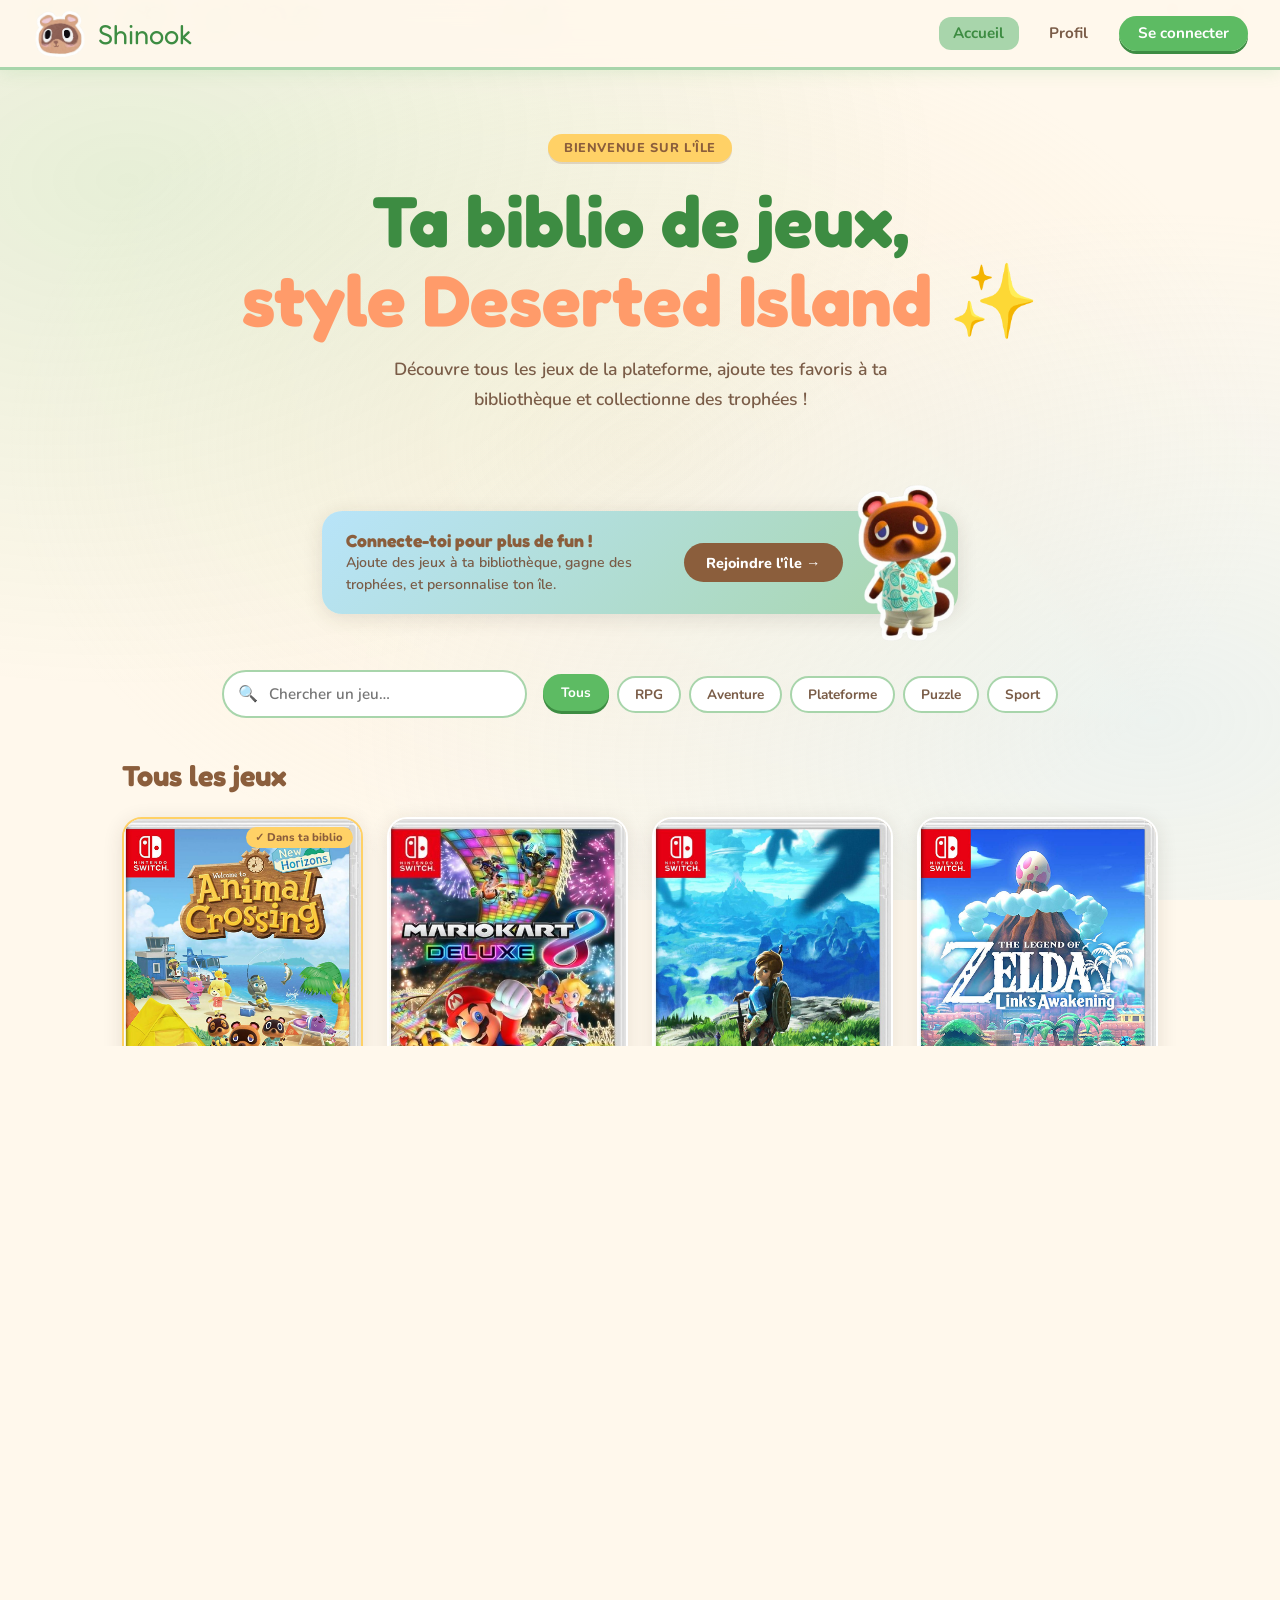
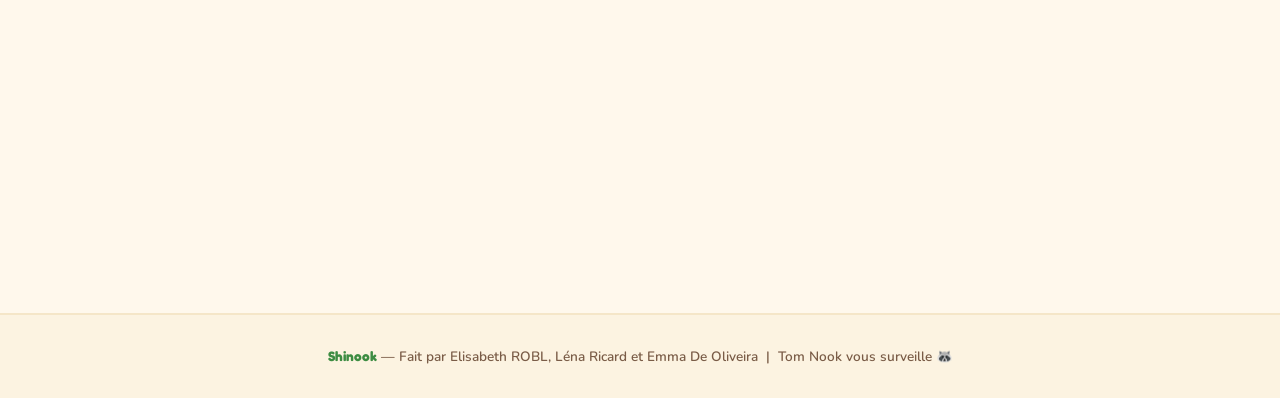
==== public/index.html @ 4f48230c "feat(index): homepage front" ====
﻿<!DOCTYPE html>
<html lang="fr">
<head>
<meta charset="UTF-8">
<meta name="viewport" content="width=device-width, initial-scale=1.0">
<title>Shinook – Ta bibliothèque de jeux</title>
<link href="https://fonts.googleapis.com/css2?family=Nunito:wght@400;600;700;800;900&family=Fredoka+One&display=swap" rel="stylesheet">
<link rel="stylesheet" href="css/index.css">
</head>
<body>

<!-- Floating leaves background -->
<div class="leaf-bg" id="leafBg"></div>

<!-- ── NAVBAR ── -->
<nav>
  <a href="index.html" class="nav-logo">
    <img src="icons/Shinook.png" alt="Shinook" class="logo">
    Shinook
  </a>
  <ul class="nav-links">
    <li><a href="index.html" class="active">Accueil</a></li>
    <li><a href="profile.html">Profil</a></li>
    <!-- Admin only: -->
    <!-- <li><a href="admin.html">⚙️ Admin</a></li> -->
    <li><a href="profile.html" class="btn-nav">Se connecter</a></li>
  </ul>
</nav>

<!-- ── HERO ── -->
<section class="hero">
  <div class="hero-badge">Bienvenue sur l'île</div>
  <h1>Ta biblio de jeux,<br><span>style Deserted Island ✨</span></h1>
  <p>Découvre tous les jeux de la plateforme, ajoute tes favoris à ta bibliothèque et collectionne des trophées !</p>
</section>

<!-- ── LOGIN BANNER (visible si déconnecté) ── -->
<div class="login-banner">
  <div class="banner-box">
    <img src="stickers/nook.png" alt="Nook" class="b-icon">
    <div class="b-text">
      <strong>Connecte-toi pour plus de fun !</strong>
      <span>Ajoute des jeux à ta bibliothèque, gagne des trophées, et personnalise ton île.</span>
    </div>
    <a href="profile.html">Rejoindre l'île →</a>
  </div>
</div>

<!-- ── FILTER BAR ── -->
<div class="filter-bar">
  <div class="search-wrap">
    <span class="search-icon">🔍</span>
    <input type="text" id="searchInput" placeholder="Chercher un jeu…">
  </div>
  <div class="filter-pills">
    <button class="pill active" data-filter="all">Tous</button>
    <button class="pill" data-filter="RPG">RPG</button>
    <button class="pill" data-filter="Aventure">Aventure</button>
    <button class="pill" data-filter="Plateforme">Plateforme</button>
    <button class="pill" data-filter="Puzzle">Puzzle</button>
    <button class="pill" data-filter="Sport">Sport</button>
  </div>
</div>

<!-- ── GAMES SECTION ── -->
<section class="section">
  <h2 class="section-title">Tous les jeux</h2>
  <div class="games-grid" id="gamesGrid"></div>
</section>

<!-- ── MODAL ── -->
<div class="modal-overlay" id="modalOverlay">
  <div class="modal-scroll">
    <div class="modal" id="modal">
      <div class="modal-header" id="modalHeader">
        <button class="modal-close" id="modalClose">✕</button>
        <img id="modalCover" class="modal-cover" src="jeux/animalcrossing.jpg" alt="Couverture du jeu">
      </div>
      <div class="modal-body">
        <span class="modal-genre" id="modalGenre">Aventure</span>
        <div class="modal-title" id="modalTitle">Nom du jeu</div>
        <div class="modal-stats" id="modalStats"></div>
        <p class="modal-desc" id="modalDesc">Description du jeu…</p>
        <div class="modal-levels" id="modalLevels"></div>
        <div class="modal-trophies" id="modalTrophies"></div>
        <div class="modal-actions" id="modalActions"></div>
      </div>
    </div>
  </div>
</div>

<!-- ── TOAST ── -->
<div class="toast" id="toast">Ajouté à ta bibliothèque !</div>

<!-- ── FOOTER ── -->
<footer>
  <strong>Shinook</strong> — Fait par Elisabeth ROBL, Léna Ricard et Emma De Oliveira &nbsp;|&nbsp; Tom Nook vous surveille 🦝
</footer>

<script>
/* ── DATA ── */
const GAMES = [
  {
    id: 1, image: 'jeux/animalcrossing.jpg', title: 'Animal Crossing',
    genre: 'RPG', year: 2020, rating: 4.8, players: '1 joueur',
    desc: 'Partez à la découverte d\'une forêt ancienne peuplée de créatures mystiques. Forgez des alliances, récoltez des ressources et repoussez les ombres qui envahissent l\'île.',
    levels: [
      { name: 'Clairière Paisible', diff: 'easy', desc: 'Premier pas dans la forêt' },
      { name: 'Sous-bois Touffu', diff: 'medium', desc: 'Labyrinthes de racines et pièges' },
      { name: 'Cœur Obscur', diff: 'hard', desc: 'Boss final : l\'Arbre Corrompu' },
    ],
    trophies: [
      { icon: '🌱', name: 'Premier Pas' }, { icon: '🍄', name: 'Cueilleur Pro' },
      { icon: '🦌', name: 'Ami des Bêtes' }, { icon: '✨', name: 'Magie Verte' },
    ]
  },
  {
    id: 2, image: 'jeux/mariokart.jpg', title: 'Mario Kart',
    genre: 'Sport', year: 2024, rating: 4.5, players: '1-8 joueurs',
    desc: 'Chevauche les vagues des îles tropicales dans ce jeu de surf aux décors colorés. Enchaîne les figures, débloques de nouvelles planches et affronte les champions locaux.',
    levels: [
      { name: 'Plage des Débutants', diff: 'easy', desc: 'Vagues douces et tutoriels' },
      { name: 'Récif des Pros', diff: 'medium', desc: 'Vagues puissantes, virages serrés' },
      { name: 'Tempête du Pacifique', diff: 'hard', desc: 'Défi ultime sous la pluie' },
    ],
    trophies: [
      { icon: '🏄', name: 'First Ride' }, { icon: '🌊', name: 'Surfeur de l\'île' },
      { icon: '🏆', name: 'Champion Tropical' },
    ]
  },
  {
    id: 3, image: 'jeux/zelda.jpg', title: 'Zelda Breath of the Wild',
    genre: 'Aventure', year: 2022, rating: 4.6, players: '1 joueur',
    desc: 'Escalade les châteaux flottants de l\'île de Numéa dans ce jeu de plateforme enchanteur. Des secrets se cachent derrière chaque nuage, des trésors t\'attendent au sommet.',
    levels: [
      { name: 'Tour d\'Entrée', diff: 'easy', desc: 'Sauts basiques et ennemis dociles' },
      { name: 'Ramparts du Vent', diff: 'medium', desc: 'Plateformes mobiles et courants d\'air' },
      { name: 'Donjon des Éclairs', diff: 'hard', desc: 'Boss : Le Seigneur des Orages' },
    ],
    trophies: [
      { icon: '☁️', name: 'Tête dans les Nuages' }, { icon: '⭐', name: 'Collectionneur d\'Étoiles' },
      { icon: '🔑', name: 'Maître des Clés' }, { icon: '👑', name: 'Roi du Château' },
    ]
  },
  {
    id: 4, image: 'jeux/link.jpg', title: 'Link\'s Awakening',
    genre: 'Puzzle', year: 2023, rating: 4.9, players: '1 joueur',
    desc: 'Le vieux Tom Raton a caché des trésors aux quatre coins de l\'île. Résous ses énigmes, déchiffre ses pictogrammes et retrouve les reliques perdues de l\'archipel.',
    levels: [
      { name: 'Plage des Mystères', diff: 'easy', desc: 'Puzzles introduisant les mécaniques' },
      { name: 'Grotte des Secrets', diff: 'medium', desc: 'Combinaisons et séquences complexes' },
      { name: 'Temple du Fondateur', diff: 'hard', desc: 'Méga-puzzle en plusieurs étapes' },
    ],
    trophies: [
      { icon: '🔎', name: 'Détective en Herbe' }, { icon: '💡', name: 'Flash d\'Inspiration' },
      { icon: '🗝️', name: 'Garde-Clé' },
    ]
  },
  {
    id: 5, image: 'jeux/ori.jpg', title: 'Ori and the Blind Forest',
    genre: 'Aventure', year: 2024, rating: 4.7, players: '1 joueur',
    desc: 'Barre ton navire à travers le lagon bleu et affronte les redoutables Pirates du Crabe. Recrute un équipage, améliore ton bateau et trouve le mythique Trésor de Tom Nook.',
    levels: [
      { name: 'Port de Départ', diff: 'easy', desc: 'Navigation et pillage d\'initiation' },
      { name: 'Hauts Fonds', diff: 'medium', desc: 'Récifs et monstres marins' },
      { name: 'Île Maudite', diff: 'hard', desc: 'Bataille navale finale' },
    ],
    trophies: [
      { icon: '⚓', name: 'Premier Mousse' }, { icon: '🦜', name: 'Ami du Perroquet' },
      { icon: '💰', name: 'Richesse des Mers' }, { icon: '🗺️', name: 'Cartographe' }, { icon: '🏴‍☠️', name: 'Capitaine' },
    ]
  },
  {
    id: 6, image: 'jeux/yoshi.jpg', title: 'Yoshi\'s Crafted World',
    genre: 'Plateforme', year: 2022, rating: 4.4, players: '1-4 joueurs',
    desc: 'Cultive le plus beau jardin de l\'archipel en résolvant des casse-têtes floraux. Croise des espèces rares, arrange des massifs et déclenche la floraison des plantes légendaires.',
    levels: [
      { name: 'Serre du Débutant', diff: 'easy', desc: 'Arrose et plante pour débuter' },
      { name: 'Massifs Complexes', diff: 'medium', desc: 'Contraintes d\'espace et de couleur' },
      { name: 'Jardin des Anciens', diff: 'hard', desc: 'Puzzle floral multicouche' },
    ],
    trophies: [
      { icon: '🌸', name: 'Main Verte' }, { icon: '🌺', name: 'Fleuriste Expert' },
    ]
  },
  {
    id: 7, image: 'jeux/marioparty.jpg', title: 'Mario Party',
    genre: 'Aventure', year: 2024, rating: 4.8, players: '1-4 joueurs',
    desc: 'Rejoins le groupe de K.K. Slider pour une tournée épique à travers toutes les îles ! Compose des mélodies, improvise en concert et deviens la légende musicale de l\'archipel.',
    levels: [
      { name: 'Salle de Répétition', diff: 'easy', desc: 'Apprends tes premières notes' },
      { name: 'Scène du Village', diff: 'medium', desc: 'Premier concert devant public' },
      { name: 'Grande Scène Île', diff: 'hard', desc: 'Festival final 10 000 spectateurs' },
    ],
    trophies: [
      { icon: '🎸', name: 'Première Corde' }, { icon: '🎵', name: 'Compositeur' },
      { icon: '⭐', name: 'Rock Star Insulaire' }, { icon: '🎤', name: 'Voix de l\'Île' },
    ]
  },
  {
    id: 8, image: 'jeux/pokemonviolet.jpg', title: 'Pokemon Violet',
    genre: 'RPG', year: 2023, rating: 4.5, players: '1 joueur',
    desc: 'L\'île volcanique de Kaimana est en danger ! Affronte les esprits de lave, réunis les cinq artefacts ancestraux et apaise le Volcan Suprême avant l\'éruption finale.',
    levels: [
      { name: 'Flancs Tièdes', diff: 'easy', desc: 'Exploration des premiers tunnels' },
      { name: 'Coulées de Lave', diff: 'medium', desc: 'Obstacles de feu et puzzles magma' },
      { name: 'Cœur du Volcan', diff: 'hard', desc: 'Boss Légendaire : Ignaroth' },
    ],
    trophies: [
      { icon: '🔥', name: 'Ignifugé' }, { icon: '🌋', name: 'Dompte-Volcan' },
      { icon: '💎', name: 'Cristal de Lave' }, { icon: '🧨', name: 'Survivant' },
    ]
  },
];

/* Simulated user library (would come from PHP session/DB) */
const userLibrary = new Set([1, 5]); // IDs already in library
const isLoggedIn = false; // toggle to true to test logged-in state

/* ── LEAF BACKGROUND ── */
const leafBg = document.getElementById('leafBg');
const leafStickers = [
  'stickers/ballon.png',
  'stickers/objet.png',
  'stickers/fossile.png',
  'stickers/clochettes.png',
];
for (let i = 0; i < 18; i++) {
  const s = document.createElement('img');
  s.className = 'leaf-sticker';
  const stickerSrc = leafStickers[Math.floor(Math.random() * leafStickers.length)];
  s.src = stickerSrc;
  if (stickerSrc.includes('ballon.png')) {
    s.classList.add('no-rotate');
  }
  s.alt = '';
  s.setAttribute('aria-hidden', 'true');
  s.style.left = Math.random() * 100 + '%';
  s.style.animationDuration = (8 + Math.random() * 14) + 's';
  s.style.animationDelay = (Math.random() * 12) + 's';
  s.style.width = (20 + Math.random() * 24) + 'px';
  leafBg.appendChild(s);
}

/* ── FILTER PILLS ── */
let activeFilter = 'all';
document.querySelectorAll('.pill').forEach(pill => {
  pill.addEventListener('click', () => {
    document.querySelectorAll('.pill').forEach(p => p.classList.remove('active'));
    pill.classList.add('active');
    activeFilter = pill.dataset.filter;
    renderGames();
  });
});
document.getElementById('searchInput').addEventListener('input', renderGames);

/* ── RENDER GAMES ── */
function renderGames() {
  const q = document.getElementById('searchInput').value.toLowerCase();
  const grid = document.getElementById('gamesGrid');
  const filtered = GAMES.filter(g => {
    const matchFilter = activeFilter === 'all' || g.genre === activeFilter;
    const matchSearch = g.title.toLowerCase().includes(q) || g.desc.toLowerCase().includes(q) || g.genre.toLowerCase().includes(q);
    return matchFilter && matchSearch;
  });

  grid.innerHTML = '';
  if (!filtered.length) {
    grid.innerHTML = '<div style="grid-column:1/-1;text-align:center;padding:3rem;color:var(--text-light);font-size:1.1rem;font-weight:700;">Aucun jeu trouvé 🌾<br><small style="font-size:0.85rem;font-weight:600;">Essaie un autre terme ou filtre !</small></div>';
    return;
  }
  filtered.forEach((g, idx) => {
    const inLib = userLibrary.has(g.id);
    const card = document.createElement('div');
    card.className = 'game-card' + (inLib ? ' in-library' : '');
    card.style.animationDelay = (idx * 0.05) + 's';
    card.innerHTML = `
      <img class="card-thumb" src="${g.image}" alt="${g.title}">
      <div class="card-body">
        <span class="card-genre">${g.genre}</span>
        <div class="card-title">${g.title}</div>
        <div class="card-meta">
          <span class="card-stars">${'★'.repeat(Math.round(g.rating))}${'☆'.repeat(5-Math.round(g.rating))}</span>
          <span>${g.rating} · ${g.year}</span>
        </div>
      </div>`;
    card.addEventListener('click', () => openModal(g));
    grid.appendChild(card);
  });
}

/* ── MODAL ── */
function openModal(g) {
  const inLib = userLibrary.has(g.id);
  document.getElementById('modalCover').src = g.image;
  document.getElementById('modalCover').alt = g.title;
  document.getElementById('modalGenre').textContent = g.genre;
  document.getElementById('modalTitle').textContent = g.title;
  document.getElementById('modalDesc').textContent = g.desc;

  // stats
  document.getElementById('modalStats').innerHTML = `
    <div class="modal-stat"><span class="s-val">${g.rating}</span><span class="s-lbl">Note</span></div>
    <div class="modal-stat"><span class="s-val">${g.year}</span><span class="s-lbl">Sortie</span></div>
    <div class="modal-stat"><span class="s-val">${g.levels.length}</span><span class="s-lbl">Niveaux</span></div>
    <div class="modal-stat"><span class="s-val">${g.trophies.length}</span><span class="s-lbl">Trophées</span></div>
  `;

  // levels
  const levelsHTML = g.levels.map(l => `
    <div class="level-item">
      <span class="level-diff diff-${l.diff}">${l.diff === 'easy' ? '🌱 Facile' : l.diff === 'medium' ? '⚡ Moyen' : '🔥 Difficile'}</span>
      <span class="level-name">${l.name}</span>
      <span class="level-desc">${l.desc}</span>
    </div>`).join('');
  document.getElementById('modalLevels').innerHTML = `<h3>🗺️ Niveaux</h3><div class="level-list">${levelsHTML}</div>`;

  // trophies
  const trophiesHTML = g.trophies.map(t => `
    <div class="trophy-chip"><span class="t-icon">${t.icon}</span>${t.name}</div>`).join('');
  document.getElementById('modalTrophies').innerHTML = `<h3>🏆 Trophées</h3><div class="trophies-grid">${trophiesHTML}</div>`;

  // actions
  let actionsHTML = '';
  if (!isLoggedIn) {
    actionsHTML = `
      <a href="profile.html" class="btn-primary" style="text-decoration:none">Se connecter pour ajouter</a>
      <button class="btn-secondary" onclick="closeModal()">Fermer</button>`;
  } else if (inLib) {
    actionsHTML = `
      <div class="already-added">Déjà dans ta bibliothèque !</div>
      <button class="btn-danger" onclick="removeFromLibrary(${g.id})">🗑️ Retirer</button>
      <button class="btn-secondary" onclick="closeModal()">Fermer</button>`;
  } else {
    actionsHTML = `
      <button class="btn-primary" onclick="addToLibrary(${g.id})">Ajouter à ma bibliothèque</button>
      <button class="btn-secondary" onclick="closeModal()">Fermer</button>`;
  }
  document.getElementById('modalActions').innerHTML = actionsHTML;

  document.getElementById('modalOverlay').classList.add('open');
  document.body.style.overflow = 'hidden';
}

function closeModal() {
  document.getElementById('modalOverlay').classList.remove('open');
  document.body.style.overflow = '';
}

document.getElementById('modalClose').addEventListener('click', closeModal);
document.getElementById('modalOverlay').addEventListener('click', e => {
  if (e.target === document.getElementById('modalOverlay')) closeModal();
});

/* ── LIBRARY ACTIONS ── */
function addToLibrary(id) {
  userLibrary.add(id);
  closeModal();
  showToast('🌿 Jeu ajouté à ta bibliothèque !', 'success');
  renderGames();
}
function removeFromLibrary(id) {
  userLibrary.delete(id);
  closeModal();
  showToast('🗑️ Jeu retiré de ta bibliothèque.', '');
  renderGames();
}

/* ── TOAST ── */
function showToast(msg, type = '') {
  const t = document.getElementById('toast');
  t.textContent = msg;
  t.className = 'toast show ' + type;
  setTimeout(() => t.className = 'toast', 2800);
}

/* ── KEYBOARD ESC ── */
document.addEventListener('keydown', e => { if (e.key === 'Escape') closeModal(); });

/* ── INIT ── */
renderGames();

// Show/hide login banner based on login state
if (isLoggedIn) {
  document.querySelector('.login-banner').style.display = 'none';
}
</script>
</body>
</html>
---- public/css/index.css ----
﻿:root {
    --green: #5DBB63;
    --green-dark: #3d8c42;
    --green-light: #a8d5ab;
    --cream: #FFF8EC;
    --sand: #F5E6C8;
    --brown: #8B5E3C;
    --brown-light: #C49A6C;
    --sky: #B8E4F9;
    --sky-dark: #7DC4E8;
    --leaf: #7DC67E;
    --accent: #FF9B6A;
    --accent2: #FFD166;
    --text: #3D2B1F;
    --text-light: #7A5C47;
    --white: #FFFFFF;
    --shadow: 0 4px 20px rgba(61,43,31,0.12);
    --shadow-hover: 0 8px 30px rgba(61,43,31,0.18);
    --radius: 20px;
    --radius-sm: 12px;
  }

  * { margin: 0; padding: 0; box-sizing: border-box; }

  body {
    font-family: 'Nunito', sans-serif;
    background-color: var(--cream);
    color: var(--text);
    min-height: 100vh;
    overflow-x: hidden;
  }

  /* ── BACKGROUND ── */
  body::before {
    content: '';
    position: fixed;
    inset: 0;
    background:
      radial-gradient(ellipse at 10% 20%, rgba(93,187,99,0.15) 0%, transparent 50%),
      radial-gradient(ellipse at 90% 80%, rgba(184,228,249,0.25) 0%, transparent 50%),
      radial-gradient(ellipse at 50% 50%, rgba(245,230,200,0.3) 0%, transparent 70%);
    pointer-events: none;
    z-index: 0;
  }

  /* Floating leaves */
  .leaf-bg {
    position: fixed;
    inset: 0;
    pointer-events: none;
    z-index: 0;
    overflow: hidden;
  }
  .leaf-bg .leaf-sticker {
    position: absolute;
    width: 32px;
    height: auto;
    opacity: 0.12;
    animation: leafFloat linear infinite;
    object-fit: contain;
  }
  .leaf-bg .leaf-sticker.no-rotate {
    animation-name: leafFloatNoRotate;
  }
  @keyframes leafFloat {
    0% { transform: translateY(100vh) rotate(0deg); opacity: 0; }
    10% { opacity: 0.12; }
    90% { opacity: 0.12; }
    100% { transform: translateY(-10vh) rotate(360deg); opacity: 0; }
  }
  @keyframes leafFloatNoRotate {
    0% { transform: translateY(100vh); opacity: 0; }
    10% { opacity: 0.12; }
    90% { opacity: 0.12; }
    100% { transform: translateY(-10vh); opacity: 0; }
  }

  /* ── NAVBAR ── */
  nav {
    position: sticky;
    top: 0;
    z-index: 100;
    background: rgba(255,248,236,0.92);
    backdrop-filter: blur(12px);
    border-bottom: 3px solid var(--green-light);
    padding: 0 2rem;
    height: 70px;
    display: flex;
    align-items: center;
    justify-content: space-between;
    box-shadow: 0 2px 16px rgba(93,187,99,0.15);
  }

  .nav-logo {
    display: flex;
    align-items: center;
    gap: 0.6rem;
    font-family: 'Fredoka One', cursive;
    font-size: 1.7rem;
    color: var(--green-dark);
    text-decoration: none;
  }
  .nav-logo .logo {
    width: 56px;
    height: 56px;
    display: block;
    object-fit: contain;
  }

  .nav-links {
    display: flex;
    align-items: center;
    gap: 1rem;
    list-style: none;
  }
  .nav-links a {
    font-weight: 700;
    color: var(--text-light);
    text-decoration: none;
    padding: 0.4rem 0.9rem;
    border-radius: var(--radius-sm);
    transition: all 0.2s;
    font-size: 0.95rem;
  }
  .nav-links a:hover, .nav-links a.active {
    background: var(--green-light);
    color: var(--green-dark);
  }

  .btn-nav {
    background: var(--green);
    color: white !important;
    border-radius: 50px !important;
    padding: 0.45rem 1.2rem !important;
    box-shadow: 0 3px 0 var(--green-dark);
    transition: all 0.15s !important;
  }
  .btn-nav:hover {
    background: var(--green-dark) !important;
    transform: translateY(-2px);
    box-shadow: 0 5px 0 #2d6630 !important;
  }

  /* ── HERO ── */
  .hero {
    position: relative;
    z-index: 1;
    text-align: center;
    padding: 4rem 2rem 3rem;
  }

  .hero-badge {
    display: inline-flex;
    align-items: center;
    gap: 0.4rem;
    background: var(--accent2);
    color: var(--brown);
    font-weight: 800;
    font-size: 0.8rem;
    padding: 0.3rem 1rem;
    border-radius: 50px;
    margin-bottom: 1.2rem;
    letter-spacing: 0.05em;
    text-transform: uppercase;
    box-shadow: 0 2px 0 rgba(139,94,60,0.2);
    animation: fadeDown 0.6s ease both;
  }

  .hero h1 {
    font-family: 'Fredoka One', cursive;
    font-size: clamp(2.5rem, 6vw, 4.5rem);
    color: var(--green-dark);
    line-height: 1.1;
    margin-bottom: 1rem;
    animation: fadeDown 0.6s 0.1s ease both;
  }
  .hero h1 span { color: var(--accent); }

  .hero p {
    font-size: 1.1rem;
    color: var(--text-light);
    max-width: 520px;
    margin: 0 auto 2rem;
    line-height: 1.7;
    font-weight: 600;
    animation: fadeDown 0.6s 0.2s ease both;
  }

  @keyframes fadeDown {
    from { opacity: 0; transform: translateY(-16px); }
    to { opacity: 1; transform: translateY(0); }
  }

  /* ── SEARCH / FILTER BAR ── */
  .filter-bar {
    position: relative;
    z-index: 1;
    display: flex;
    align-items: center;
    gap: 1rem;
    max-width: 900px;
    margin: 0 auto 2.5rem;
    padding: 0 2rem;
    flex-wrap: wrap;
    justify-content: center;
  }

  .search-wrap {
    position: relative;
    flex: 1;
    min-width: 240px;
    max-width: 400px;
  }
  .search-wrap input {
    width: 100%;
    padding: 0.75rem 1rem 0.75rem 2.8rem;
    border: 2.5px solid var(--green-light);
    border-radius: 50px;
    background: white;
    font-family: 'Nunito', sans-serif;
    font-size: 0.95rem;
    font-weight: 600;
    color: var(--text);
    outline: none;
    transition: border-color 0.2s, box-shadow 0.2s;
  }
  .search-wrap input:focus { border-color: var(--green); box-shadow: 0 0 0 3px rgba(93,187,99,0.2); }
  .search-wrap .search-icon {
    position: absolute;
    left: 1rem;
    top: 50%;
    transform: translateY(-50%);
    font-size: 1rem;
    pointer-events: none;
  }

  .filter-pills {
    display: flex;
    gap: 0.5rem;
    flex-wrap: wrap;
  }
  .pill {
    padding: 0.45rem 1rem;
    border-radius: 50px;
    border: 2px solid var(--green-light);
    background: white;
    font-family: 'Nunito', sans-serif;
    font-weight: 700;
    font-size: 0.85rem;
    color: var(--text-light);
    cursor: pointer;
    transition: all 0.2s;
  }
  .pill:hover, .pill.active {
    background: var(--green);
    border-color: var(--green);
    color: white;
    transform: translateY(-2px);
    box-shadow: 0 3px 0 var(--green-dark);
  }

  /* ── GAMES GRID ── */
  .section {
    position: relative;
    z-index: 1;
    max-width: 1100px;
    margin: 0 auto;
    padding: 0 2rem 5rem;
  }

  .section-title {
    font-family: 'Fredoka One', cursive;
    font-size: 1.8rem;
    color: var(--brown);
    margin-bottom: 1.5rem;
    display: flex;
    align-items: center;
    gap: 0.5rem;
  }

  .games-grid {
    display: grid;
    grid-template-columns: repeat(auto-fill, minmax(220px, 1fr));
    gap: 1.5rem;
  }

  .game-card {
    background: white;
    border-radius: var(--radius);
    overflow: hidden;
    box-shadow: var(--shadow);
    cursor: pointer;
    transition: transform 0.25s cubic-bezier(0.34,1.56,0.64,1), box-shadow 0.25s;
    border: 2.5px solid transparent;
    animation: cardIn 0.5s ease both;
  }
  .game-card:nth-child(1) { animation-delay: 0.05s; }
  .game-card:nth-child(2) { animation-delay: 0.1s; }
  .game-card:nth-child(3) { animation-delay: 0.15s; }
  .game-card:nth-child(4) { animation-delay: 0.2s; }
  .game-card:nth-child(5) { animation-delay: 0.25s; }
  .game-card:nth-child(6) { animation-delay: 0.3s; }
  .game-card:nth-child(7) { animation-delay: 0.35s; }
  .game-card:nth-child(8) { animation-delay: 0.4s; }

  @keyframes cardIn {
    from { opacity: 0; transform: translateY(20px) scale(0.96); }
    to { opacity: 1; transform: translateY(0) scale(1); }
  }

  .game-card:hover {
    transform: translateY(-6px) scale(1.02);
    box-shadow: var(--shadow-hover);
    border-color: var(--green-light);
  }

  .game-card.in-library { border-color: var(--accent2); }
  .game-card.in-library::after {
    content: '✓ Dans ta biblio';
    position: absolute;
    top: 8px; right: 8px;
    background: var(--accent2);
    color: var(--brown);
    font-size: 0.7rem;
    font-weight: 800;
    padding: 0.2rem 0.6rem;
    border-radius: 50px;
  }
  .game-card { position: relative; }

  .card-thumb {
    width: 100%;
    aspect-ratio: auto;
    height: auto;
    object-fit: contain;
    display: block;
    background: var(--sand);
  }

  .card-thumb-placeholder {
    width: 100%;
    height: 140px;
    display: flex;
    align-items: center;
    justify-content: center;
    font-size: 4rem;
    background: linear-gradient(135deg, var(--green-light), var(--sky));
  }

  .card-body {
    padding: 1rem;
  }

  .card-genre {
    display: inline-block;
    padding: 0.2rem 0.7rem;
    background: var(--sand);
    color: var(--brown);
    font-size: 0.72rem;
    font-weight: 800;
    border-radius: 50px;
    margin-bottom: 0.5rem;
    text-transform: uppercase;
    letter-spacing: 0.04em;
  }

  .card-title {
    font-family: 'Fredoka One', cursive;
    font-size: 1.05rem;
    color: var(--text);
    margin-bottom: 0.35rem;
    line-height: 1.2;
  }

  .card-meta {
    font-size: 0.8rem;
    color: var(--text-light);
    font-weight: 600;
    display: flex;
    align-items: center;
    gap: 0.4rem;
  }

  .card-stars {
    color: var(--accent2);
    font-size: 0.85rem;
  }

  /* ── MODAL ── */
  .modal-overlay {
    position: fixed;
    inset: 0;
    background: rgba(61,43,31,0.45);
    backdrop-filter: blur(6px);
    z-index: 200;
    display: flex;
    align-items: center;
    justify-content: center;
    padding: 1rem;
    opacity: 0;
    pointer-events: none;
    transition: opacity 0.25s;
  }
  .modal-overlay.open {
    opacity: 1;
    pointer-events: all;
  }

  .modal-scroll {
    width: 100%;
    max-width: 614px;
    max-height: 90vh;
    padding-right: 14px;
    overflow-y: auto;
  }
  .modal-scroll::-webkit-scrollbar {
    width: 10px;
  }
  .modal-scroll::-webkit-scrollbar-track {
    background: transparent;
    margin: 16px 0;
  }
  .modal-scroll::-webkit-scrollbar-thumb {
    background: var(--green-light);
    border-radius: 999px;
  }

  .modal {
    background: var(--cream);
    border-radius: 28px;
    max-width: 600px;
    width: 100%;
    max-height: none;
    overflow: hidden;
    box-shadow: 0 24px 60px rgba(61,43,31,0.25);
    transform: scale(0.92) translateY(20px);
    transition: transform 0.3s cubic-bezier(0.34,1.56,0.64,1);
    border: 3px solid var(--green-light);
  }
  .modal-overlay.open .modal {
    transform: scale(1) translateY(0);
  }

  .modal-header {
    position: relative;
    aspect-ratio: 16 / 9;
    background: linear-gradient(135deg, var(--green-light), var(--sky));
    border-radius: 25px 25px 0 0;
    display: flex;
    align-items: center;
    justify-content: center;
    overflow: hidden;
  }
  .modal-cover {
    width: 100%;
    height: 100%;
    object-fit: cover;
    display: block;
  }
  .modal-header::after {
    content: '';
    position: absolute;
    bottom: -2px;
    left: 0; right: 0;
    height: 30px;
    background: var(--cream);
    border-radius: 50% 50% 0 0 / 100% 100% 0 0;
  }

  .modal-close {
    position: absolute;
    top: 1rem; right: 1rem;
    width: 36px; height: 36px;
    background: rgba(255,255,255,0.8);
    border: none;
    border-radius: 50%;
    font-size: 1.1rem;
    cursor: pointer;
    display: flex; align-items: center; justify-content: center;
    color: var(--brown);
    font-weight: 900;
    z-index: 10;
    transition: background 0.2s, transform 0.2s;
  }
  .modal-close:hover { background: white; transform: scale(1.1); }

  .modal-body { padding: 1.5rem 1.75rem 2rem; }

  .modal-genre {
    display: inline-block;
    padding: 0.25rem 0.8rem;
    background: var(--sand);
    color: var(--brown);
    font-size: 0.78rem;
    font-weight: 800;
    border-radius: 50px;
    margin-bottom: 0.5rem;
    text-transform: uppercase;
    letter-spacing: 0.04em;
  }

  .modal-title {
    font-family: 'Fredoka One', cursive;
    font-size: 1.8rem;
    color: var(--text);
    margin-bottom: 0.4rem;
  }

  .modal-stats {
    display: flex;
    gap: 1.5rem;
    margin: 1rem 0;
    flex-wrap: wrap;
  }
  .modal-stat {
    display: flex;
    flex-direction: column;
    align-items: center;
    background: white;
    border-radius: var(--radius-sm);
    padding: 0.6rem 1rem;
    min-width: 80px;
    box-shadow: 0 2px 8px rgba(61,43,31,0.08);
  }
  .modal-stat .s-val {
    font-family: 'Fredoka One', cursive;
    font-size: 1.3rem;
    color: var(--green-dark);
  }
  .modal-stat .s-lbl {
    font-size: 0.72rem;
    color: var(--text-light);
    font-weight: 700;
    text-transform: uppercase;
  }

  .modal-desc {
    font-size: 0.95rem;
    line-height: 1.7;
    color: var(--text-light);
    margin: 1rem 0;
    font-weight: 600;
  }

  .modal-levels {
    margin: 1rem 0;
  }
  .modal-levels h3 {
    font-family: 'Fredoka One', cursive;
    font-size: 1.1rem;
    color: var(--brown);
    margin-bottom: 0.6rem;
  }
  .level-list {
    display: flex;
    flex-direction: column;
    gap: 0.5rem;
  }
  .level-item {
    display: flex;
    align-items: center;
    gap: 0.8rem;
    background: white;
    border-radius: var(--radius-sm);
    padding: 0.6rem 1rem;
    box-shadow: 0 2px 8px rgba(61,43,31,0.06);
  }
  .level-diff {
    padding: 0.15rem 0.6rem;
    border-radius: 50px;
    font-size: 0.7rem;
    font-weight: 800;
    text-transform: uppercase;
  }
  .diff-easy { background: #d4f5d6; color: var(--green-dark); }
  .diff-medium { background: #fff0d4; color: #b07800; }
  .diff-hard { background: #ffd6d6; color: #c0392b; }

  .level-name { font-weight: 700; font-size: 0.9rem; flex: 1; }
  .level-desc { font-size: 0.8rem; color: var(--text-light); font-weight: 600; }

  /* Trophies section in modal */
  .modal-trophies { margin: 1rem 0; }
  .modal-trophies h3 {
    font-family: 'Fredoka One', cursive;
    font-size: 1.1rem;
    color: var(--brown);
    margin-bottom: 0.6rem;
  }
  .trophies-grid {
    display: grid;
    grid-template-columns: repeat(auto-fill, minmax(130px, 1fr));
    gap: 0.6rem;
  }
  .trophy-chip {
    background: white;
    border-radius: var(--radius-sm);
    padding: 0.6rem;
    display: flex;
    align-items: center;
    gap: 0.5rem;
    box-shadow: 0 2px 8px rgba(61,43,31,0.06);
    font-size: 0.8rem;
    font-weight: 700;
    color: var(--text);
  }
  .trophy-chip .t-icon { font-size: 1.2rem; }

  .modal-actions {
    display: flex;
    gap: 0.75rem;
    margin-top: 1.5rem;
    flex-wrap: wrap;
  }

  .btn-primary {
    flex: 1;
    padding: 0.8rem 1.5rem;
    background: var(--green);
    color: white;
    border: none;
    border-radius: 50px;
    font-family: 'Nunito', sans-serif;
    font-weight: 800;
    font-size: 0.95rem;
    cursor: pointer;
    box-shadow: 0 4px 0 var(--green-dark);
    transition: all 0.15s;
    display: flex;
    align-items: center;
    justify-content: center;
    gap: 0.4rem;
  }
  .btn-primary:hover { background: var(--green-dark); transform: translateY(-2px); box-shadow: 0 6px 0 #2d6630; }
  .btn-primary:active { transform: translateY(2px); box-shadow: 0 2px 0 var(--green-dark); }

  .btn-secondary {
    padding: 0.8rem 1.5rem;
    background: var(--sand);
    color: var(--brown);
    border: 2px solid var(--brown-light);
    border-radius: 50px;
    font-family: 'Nunito', sans-serif;
    font-weight: 800;
    font-size: 0.95rem;
    cursor: pointer;
    transition: all 0.2s;
  }
  .btn-secondary:hover { background: var(--brown-light); color: white; transform: translateY(-2px); }

  .btn-danger {
    padding: 0.8rem 1.5rem;
    background: #fff0f0;
    color: #c0392b;
    border: 2px solid #ffb3b3;
    border-radius: 50px;
    font-family: 'Nunito', sans-serif;
    font-weight: 800;
    font-size: 0.95rem;
    cursor: pointer;
    transition: all 0.2s;
  }
  .btn-danger:hover { background: #ffd6d6; transform: translateY(-2px); }

  /* In library state */
  .already-added {
    display: flex;
    align-items: center;
    gap: 0.5rem;
    padding: 0.7rem 1.2rem;
    background: linear-gradient(135deg, #e8f9e9, #d4f5d6);
    border: 2px solid var(--green-light);
    border-radius: 50px;
    color: var(--green-dark);
    font-weight: 800;
    font-size: 0.9rem;
    flex: 1;
    justify-content: center;
  }

  /* ── LOGIN PROMPT BANNER ── */
  .login-banner {
    position: relative;
    z-index: 1;
    max-width: 700px;
    margin: 0 auto 2.5rem;
    padding: 1rem 2rem;
  }
  .banner-box {
    background: linear-gradient(135deg, var(--sky), var(--green-light));
    border-radius: var(--radius);
    padding: 1.2rem 1.5rem;
    display: flex;
    align-items: center;
    gap: 1rem;
    box-shadow: var(--shadow);
    flex-wrap: wrap;
    position: relative;
    overflow: visible;
    padding-right: 7.2rem;
  }
  .banner-box .b-icon {
    width: 190px;
    height: auto;
    display: block;
    object-fit: contain;
    position: absolute;
    right: -44px;
    top: 50%;
    transform: translateY(-50%);
    z-index: 2;
    pointer-events: none;
  }
  .banner-box .b-text { flex: 1; min-width: 200px; }
  .banner-box .b-text strong { display: block; font-family: 'Fredoka One', cursive; font-size: 1.1rem; color: var(--brown); }
  .banner-box .b-text span { font-size: 0.88rem; color: var(--text-light); font-weight: 600; }
  .banner-box a {
    padding: 0.6rem 1.4rem;
    background: var(--brown);
    color: white;
    border-radius: 50px;
    text-decoration: none;
    font-weight: 800;
    font-size: 0.9rem;
    transition: background 0.2s, transform 0.2s;
    white-space: nowrap;
  }
  .banner-box a:hover { background: var(--text); transform: translateY(-2px); }

  /* ── FOOTER ── */
  footer {
    position: relative;
    z-index: 1;
    text-align: center;
    padding: 2rem;
    color: var(--text-light);
    font-size: 0.85rem;
    font-weight: 600;
    border-top: 2px solid var(--sand);
    background: rgba(245,230,200,0.3);
  }
  footer strong { color: var(--green-dark); font-family: 'Fredoka One', cursive; }

  /* ── TOAST ── */
  .toast {
    position: fixed;
    bottom: 2rem;
    left: 50%;
    transform: translateX(-50%) translateY(80px);
    background: var(--text);
    color: white;
    padding: 0.8rem 1.8rem;
    border-radius: 50px;
    font-weight: 700;
    font-size: 0.92rem;
    z-index: 300;
    transition: transform 0.35s cubic-bezier(0.34,1.56,0.64,1), opacity 0.35s;
    opacity: 0;
    display: flex;
    align-items: center;
    gap: 0.5rem;
    white-space: nowrap;
  }
  .toast.show { transform: translateX(-50%) translateY(0); opacity: 1; }
  .toast.success { background: var(--green-dark); }
  .toast.error { background: #c0392b; }

  /* ── SCROLLBAR ── */
  ::-webkit-scrollbar { width: 8px; }
  ::-webkit-scrollbar-track { background: var(--sand); border-radius: 4px; }
  ::-webkit-scrollbar-thumb { background: var(--green-light); border-radius: 4px; }
  ::-webkit-scrollbar-thumb:hover { background: var(--green); }

  /* ── RESPONSIVE ── */
  @media (max-width: 600px) {
    nav { padding: 0 1rem; }
    .hero { padding: 2.5rem 1rem 2rem; }
    .section { padding: 0 1rem 3rem; }
    .filter-bar { padding: 0 1rem; }
    .games-grid { grid-template-columns: repeat(auto-fill, minmax(160px, 1fr)); gap: 1rem; }
    .banner-box {
      padding-right: 1.5rem;
      justify-content: center;
    }
    .banner-box .b-icon {
      position: static;
      transform: none;
      width: 140px;
      margin-bottom: -6px;
    }
  }
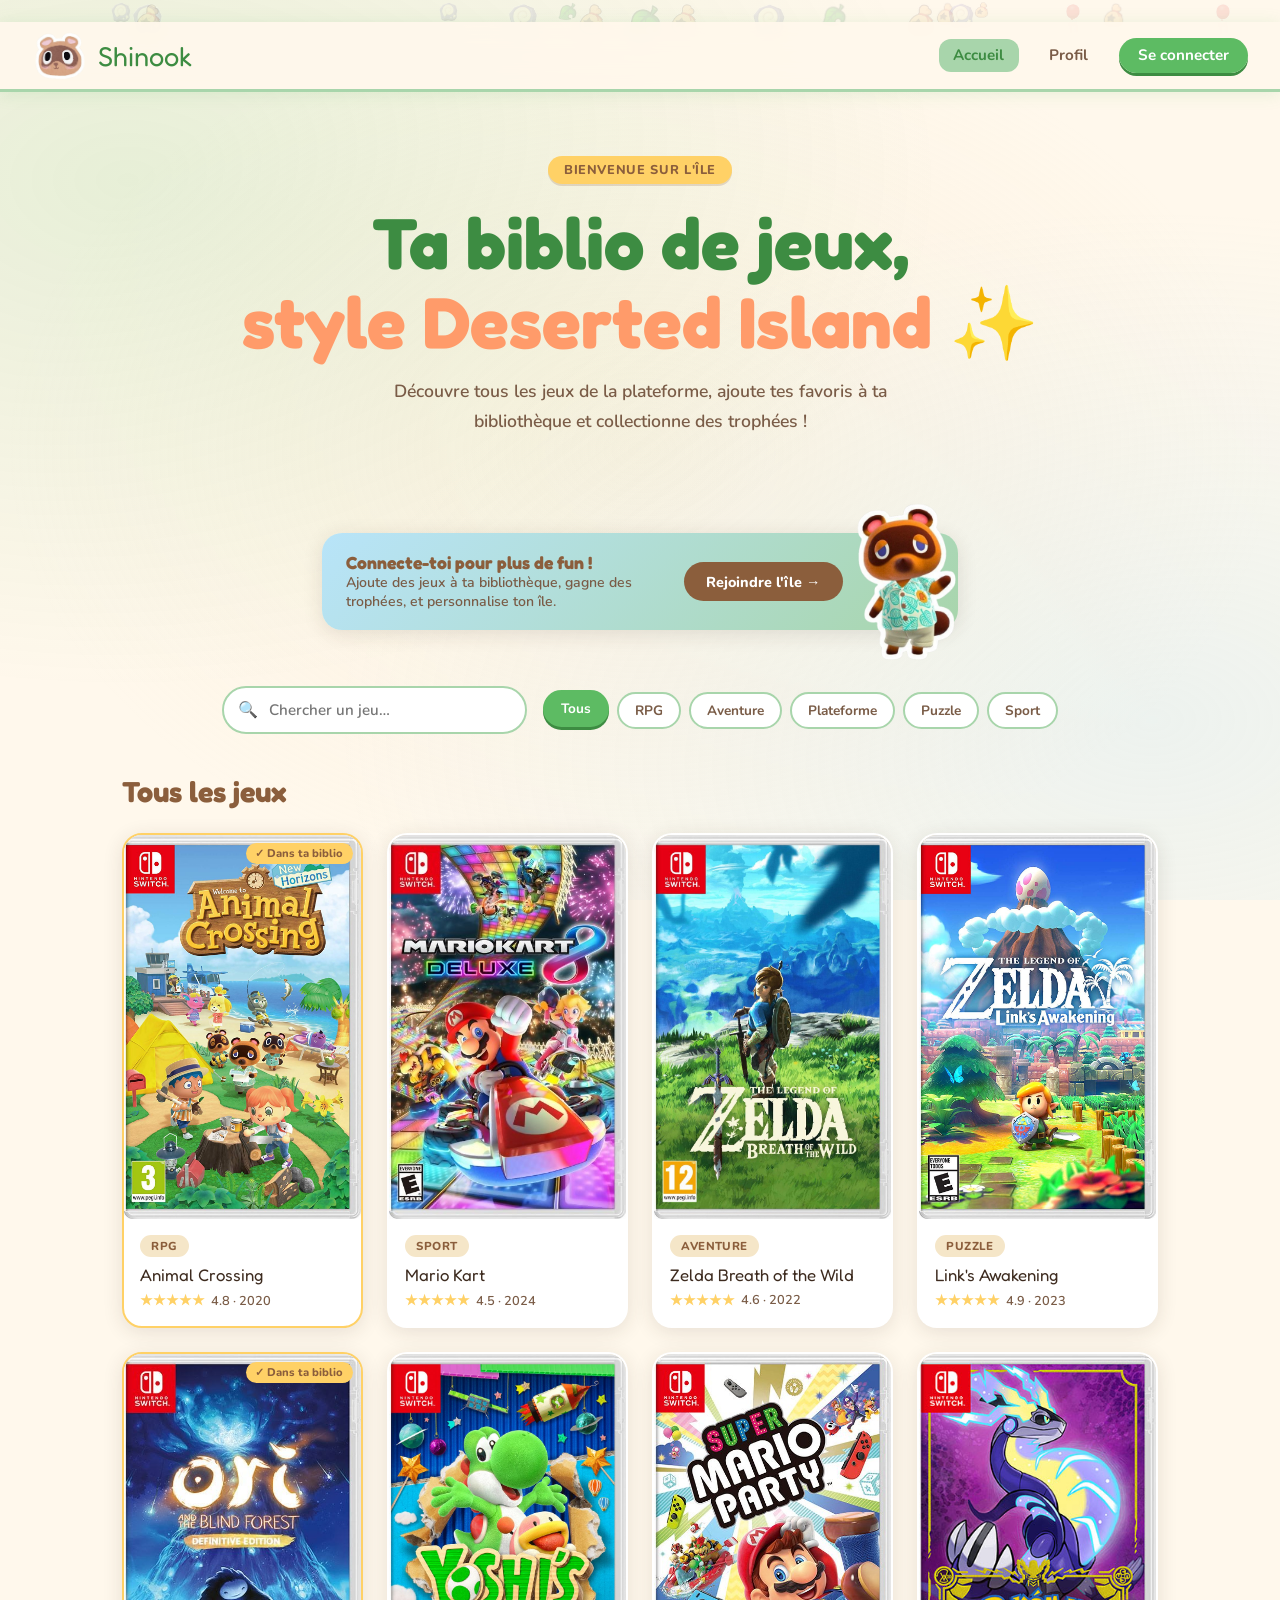
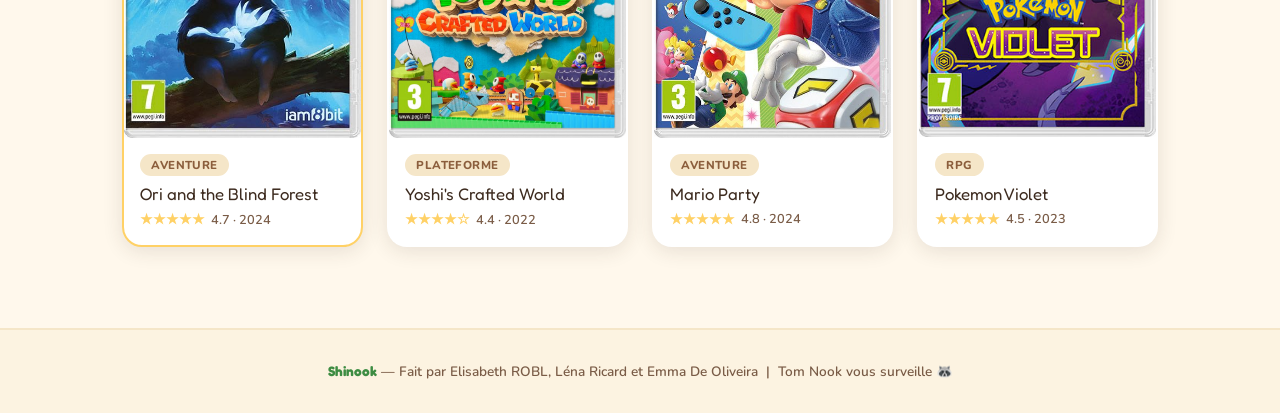
==== commit 7fd7440b: "feat(trophy): add trophy section into profil" ====
--- a/public/index.html
+++ b/public/index.html
@@ -1,4 +1,4 @@
-﻿<!DOCTYPE html>
+﻿﻿<!DOCTYPE html>
 <html lang="fr">
 <head>
 <meta charset="UTF-8">
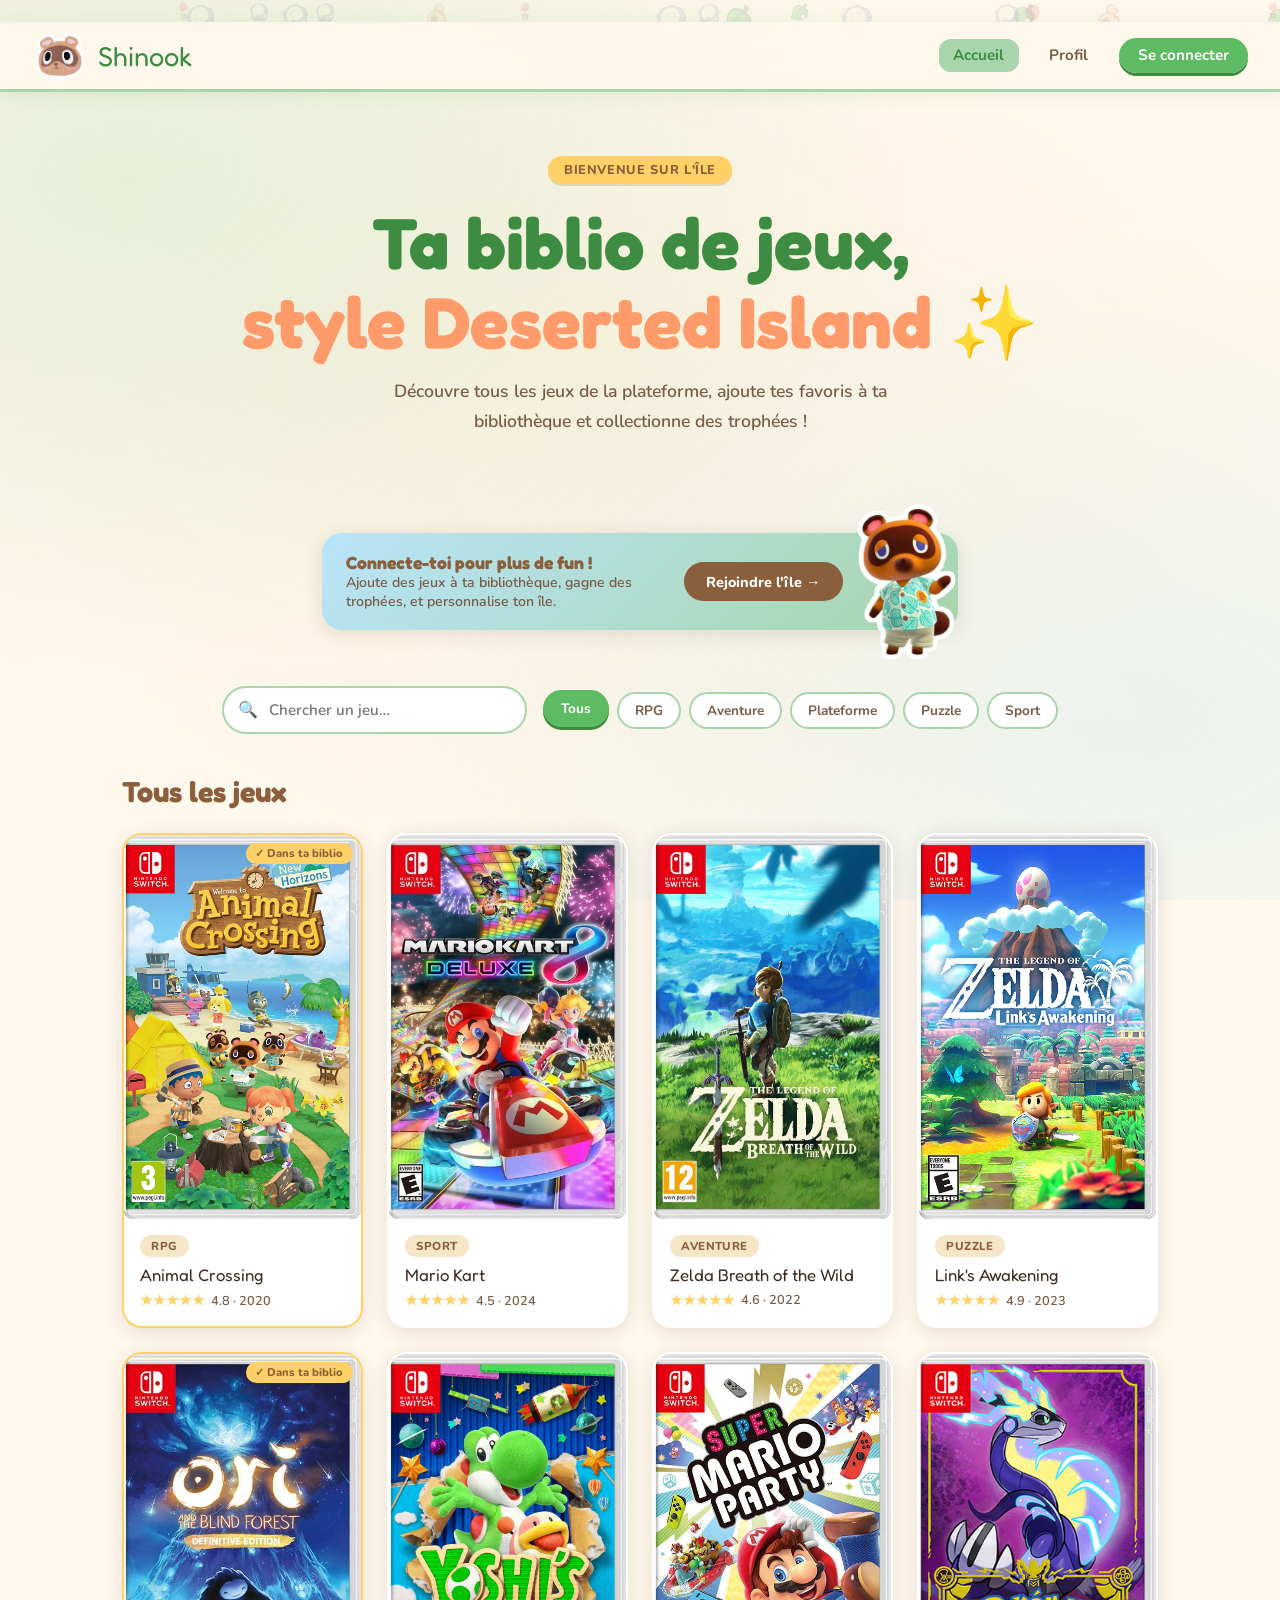
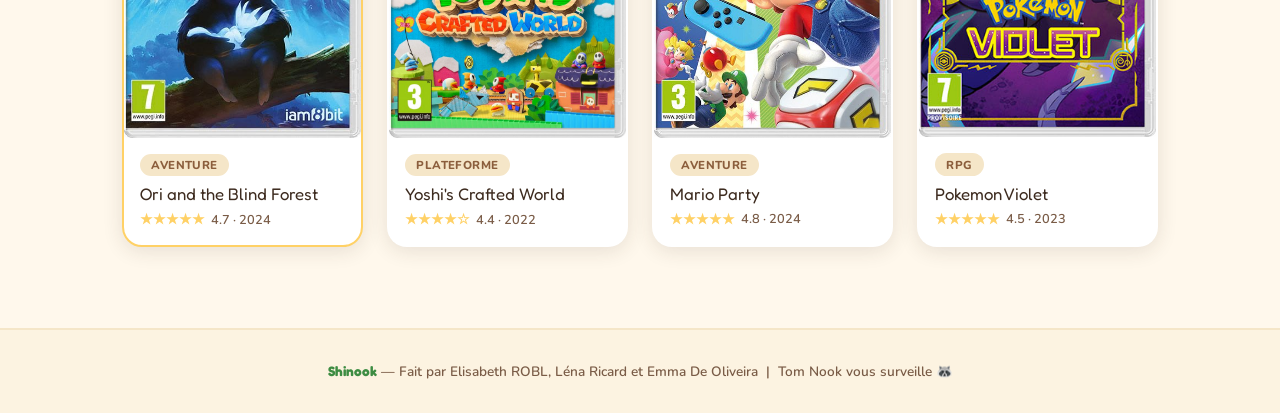
==== commit fc93bd7d: "feat(trophy): add trophy section into profil" ====
--- a/public/index.html
+++ b/public/index.html
@@ -306,7 +306,6 @@
     <div class="modal-stat"><span class="s-val">${g.trophies.length}</span><span class="s-lbl">Trophées</span></div>
   `;
 
-  // levels
   const levelsHTML = g.levels.map(l => `
     <div class="level-item">
       <span class="level-diff diff-${l.diff}">${l.diff === 'easy' ? '🌱 Facile' : l.diff === 'medium' ? '⚡ Moyen' : '🔥 Difficile'}</span>
@@ -315,12 +314,10 @@
     </div>`).join('');
   document.getElementById('modalLevels').innerHTML = `<h3>🗺️ Niveaux</h3><div class="level-list">${levelsHTML}</div>`;
 
-  // trophies
   const trophiesHTML = g.trophies.map(t => `
     <div class="trophy-chip"><span class="t-icon">${t.icon}</span>${t.name}</div>`).join('');
   document.getElementById('modalTrophies').innerHTML = `<h3>🏆 Trophées</h3><div class="trophies-grid">${trophiesHTML}</div>`;
 
-  // actions
   let actionsHTML = '';
   if (!isLoggedIn) {
     actionsHTML = `
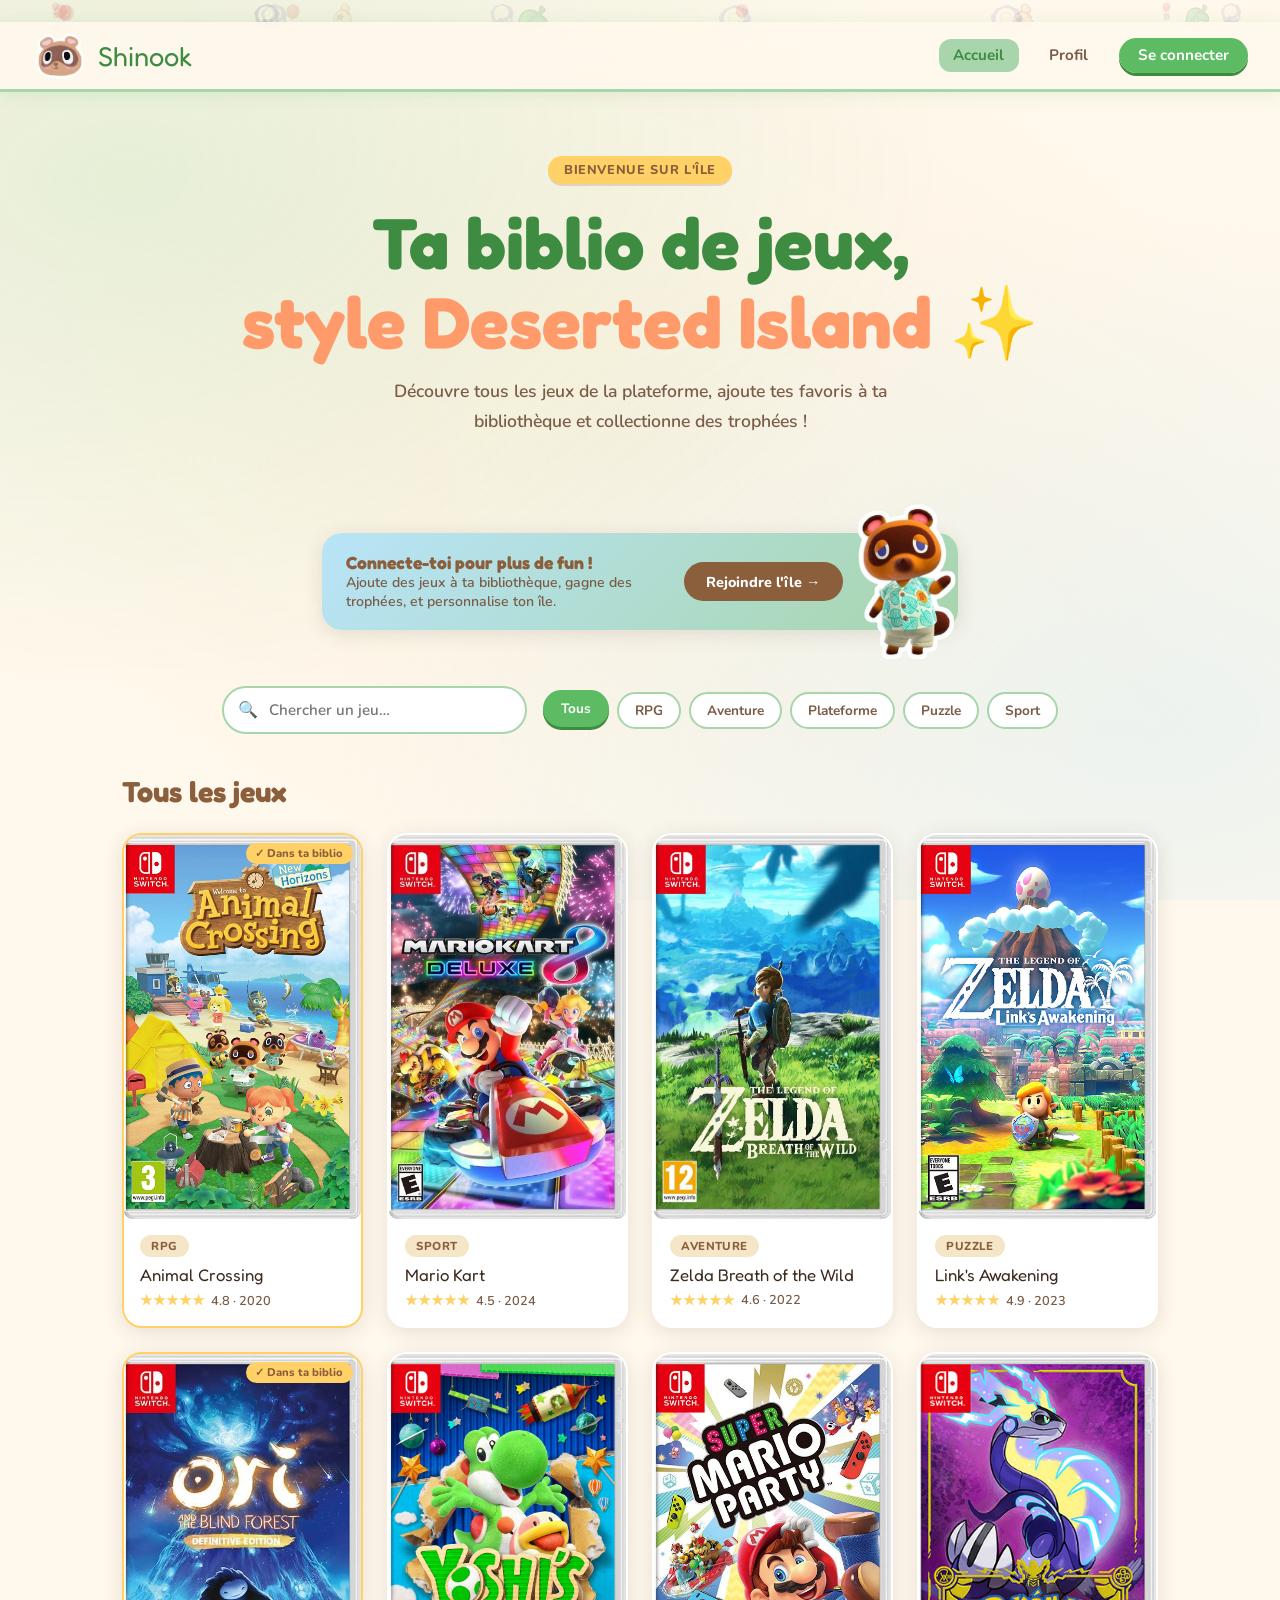
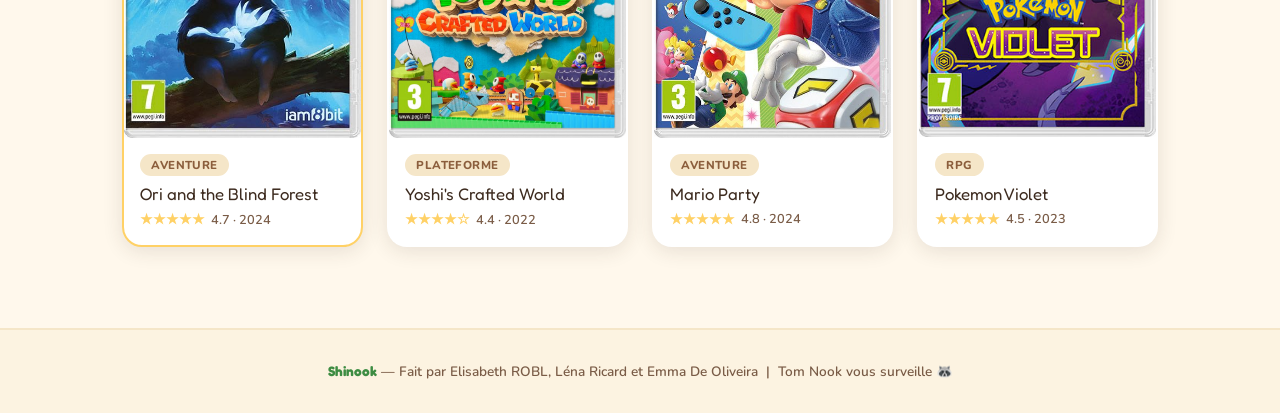
==== commit fbf690cd: "feat(trophy): add trophy section on game popup" ====
--- a/public/index.html
+++ b/public/index.html
@@ -302,21 +302,19 @@
   document.getElementById('modalStats').innerHTML = `
     <div class="modal-stat"><span class="s-val">${g.rating}</span><span class="s-lbl">Note</span></div>
     <div class="modal-stat"><span class="s-val">${g.year}</span><span class="s-lbl">Sortie</span></div>
-    <div class="modal-stat"><span class="s-val">${g.levels.length}</span><span class="s-lbl">Niveaux</span></div>
-    <div class="modal-stat"><span class="s-val">${g.trophies.length}</span><span class="s-lbl">Trophées</span></div>
+    <div class="modal-stat"><span class="s-val">${g.players}</span><span class="s-lbl">Joueurs</span></div>
+    ${inLib ? `<div class="modal-stat"><span class="s-val">${g.trophies.length}</span><span class="s-lbl">Trophées</span></div>` : ''}
   `;
 
-  const levelsHTML = g.levels.map(l => `
-    <div class="level-item">
-      <span class="level-diff diff-${l.diff}">${l.diff === 'easy' ? '🌱 Facile' : l.diff === 'medium' ? '⚡ Moyen' : '🔥 Difficile'}</span>
-      <span class="level-name">${l.name}</span>
-      <span class="level-desc">${l.desc}</span>
-    </div>`).join('');
-  document.getElementById('modalLevels').innerHTML = `<h3>🗺️ Niveaux</h3><div class="level-list">${levelsHTML}</div>`;
-
-  const trophiesHTML = g.trophies.map(t => `
-    <div class="trophy-chip"><span class="t-icon">${t.icon}</span>${t.name}</div>`).join('');
-  document.getElementById('modalTrophies').innerHTML = `<h3>🏆 Trophées</h3><div class="trophies-grid">${trophiesHTML}</div>`;
+  document.getElementById('modalLevels').innerHTML = '';
+
+  if (inLib) {
+    const trophiesHTML = g.trophies.map(t => `
+      <div class="trophy-chip"><span class="t-icon">${t.icon}</span><span class="t-name">${t.name}</span></div>`).join('');
+    document.getElementById('modalTrophies').innerHTML = `<h3>🏆 Trophées</h3><div class="trophies-grid">${trophiesHTML}</div>`;
+  } else {
+    document.getElementById('modalTrophies').innerHTML = '';
+  }
 
   let actionsHTML = '';
   if (!isLoggedIn) {
--- a/public/css/index.css
+++ b/public/css/index.css
@@ -580,7 +580,9 @@
   .level-desc { font-size: 0.8rem; color: var(--text-light); font-weight: 600; }
 
   /* Trophies section in modal */
-  .modal-trophies { margin: 1rem 0; }
+  .modal-trophies {
+    margin: 1rem 0;
+  }
   .modal-trophies h3 {
     font-family: 'Fredoka One', cursive;
     font-size: 1.1rem;
@@ -605,6 +607,7 @@
     color: var(--text);
   }
   .trophy-chip .t-icon { font-size: 1.2rem; }
+  .trophy-chip .t-name { line-height: 1.3; }
 
   .modal-actions {
     display: flex;
